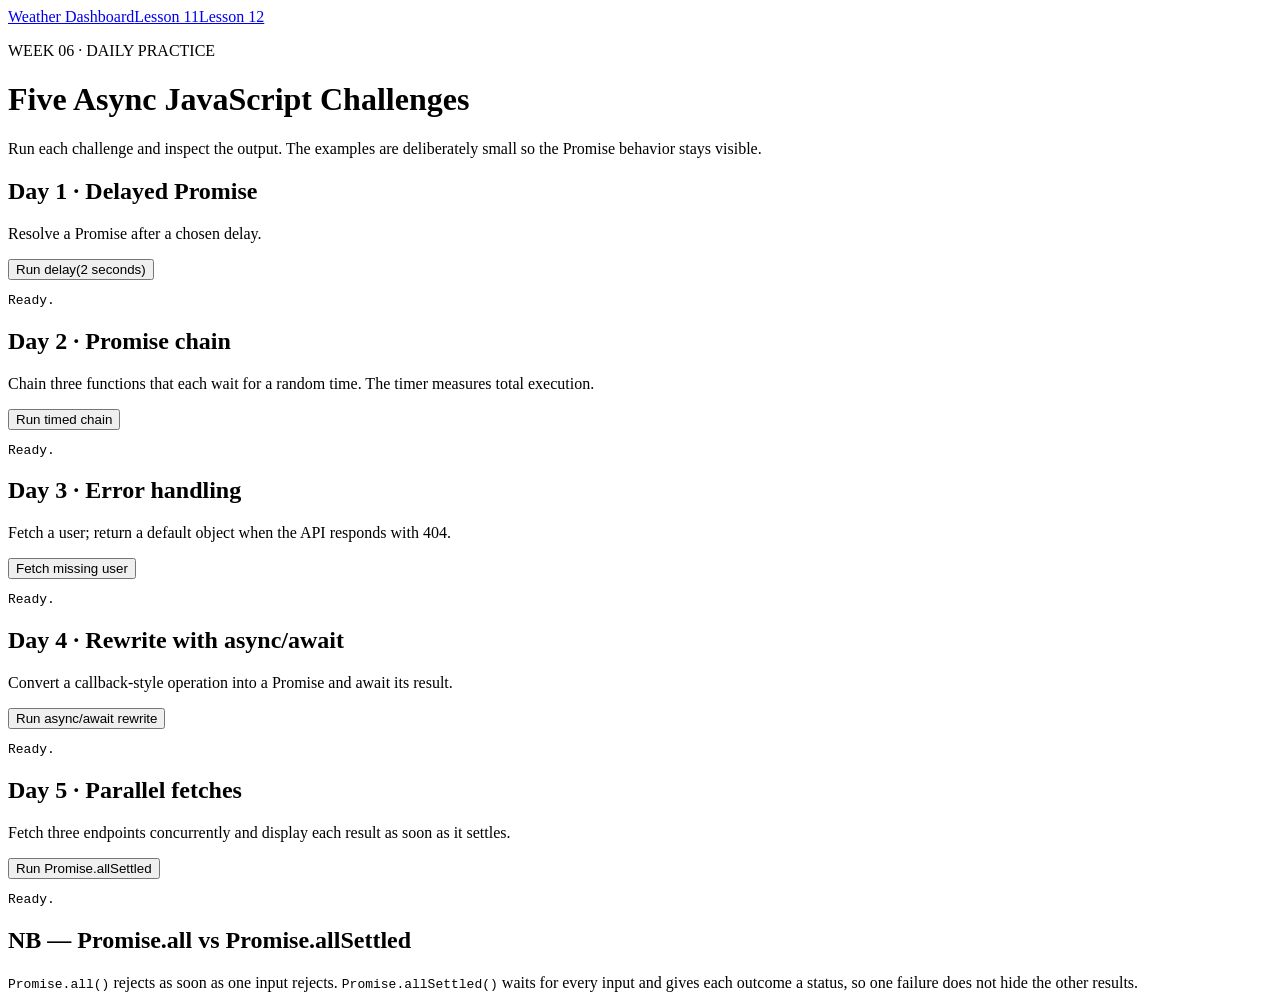
==== daily-challenges.html @ add5ec39 "Add: daily-challenges.html for Week 6 requirements" ====
<!DOCTYPE html>
<html lang="en">
<head>
    <meta charset="UTF-8">
    <meta name="viewport" content="width=device-width, initial-scale=1.0">
    <title>Week 6 | Daily Challenges</title>
    <link rel="stylesheet" href="practice.css">
    <script src="daily-challenges.js" defer></script>
</head>
<body>
<main class="page-shell">
    <nav class="top-nav"><a href="index.html">Weather Dashboard</a><a href="lesson-11.html">Lesson 11</a><a href="lesson-12.html">Lesson 12</a></nav>
    <header class="page-header"><p class="eyebrow">WEEK 06 · DAILY PRACTICE</p><h1>Five Async JavaScript Challenges</h1><p>Run each challenge and inspect the output. The examples are deliberately small so the Promise behavior stays visible.</p></header>
    <section class="panel"><h2>Day 1 · Delayed Promise</h2><p>Resolve a Promise after a chosen delay.</p><button id="day-1">Run delay(2 seconds)</button><pre class="output" id="out-1">Ready.</pre></section>
    <section class="panel"><h2>Day 2 · Promise chain</h2><p>Chain three functions that each wait for a random time. The timer measures total execution.</p><button id="day-2">Run timed chain</button><pre class="output" id="out-2">Ready.</pre></section>
    <section class="panel"><h2>Day 3 · Error handling</h2><p>Fetch a user; return a default object when the API responds with 404.</p><button id="day-3">Fetch missing user</button><pre class="output" id="out-3">Ready.</pre></section>
    <section class="panel"><h2>Day 4 · Rewrite with async/await</h2><p>Convert a callback-style operation into a Promise and await its result.</p><button id="day-4">Run async/await rewrite</button><pre class="output" id="out-4">Ready.</pre></section>
    <section class="panel"><h2>Day 5 · Parallel fetches</h2><p>Fetch three endpoints concurrently and display each result as soon as it settles.</p><button id="day-5">Run Promise.allSettled</button><pre class="output" id="out-5">Ready.</pre></section>
    <aside class="revision-note"><h2>NB — Promise.all vs Promise.allSettled</h2><p><code>Promise.all()</code> rejects as soon as one input rejects. <code>Promise.allSettled()</code> waits for every input and gives each outcome a status, so one failure does not hide the other results.</p></aside>
</main>
</body>
</html>
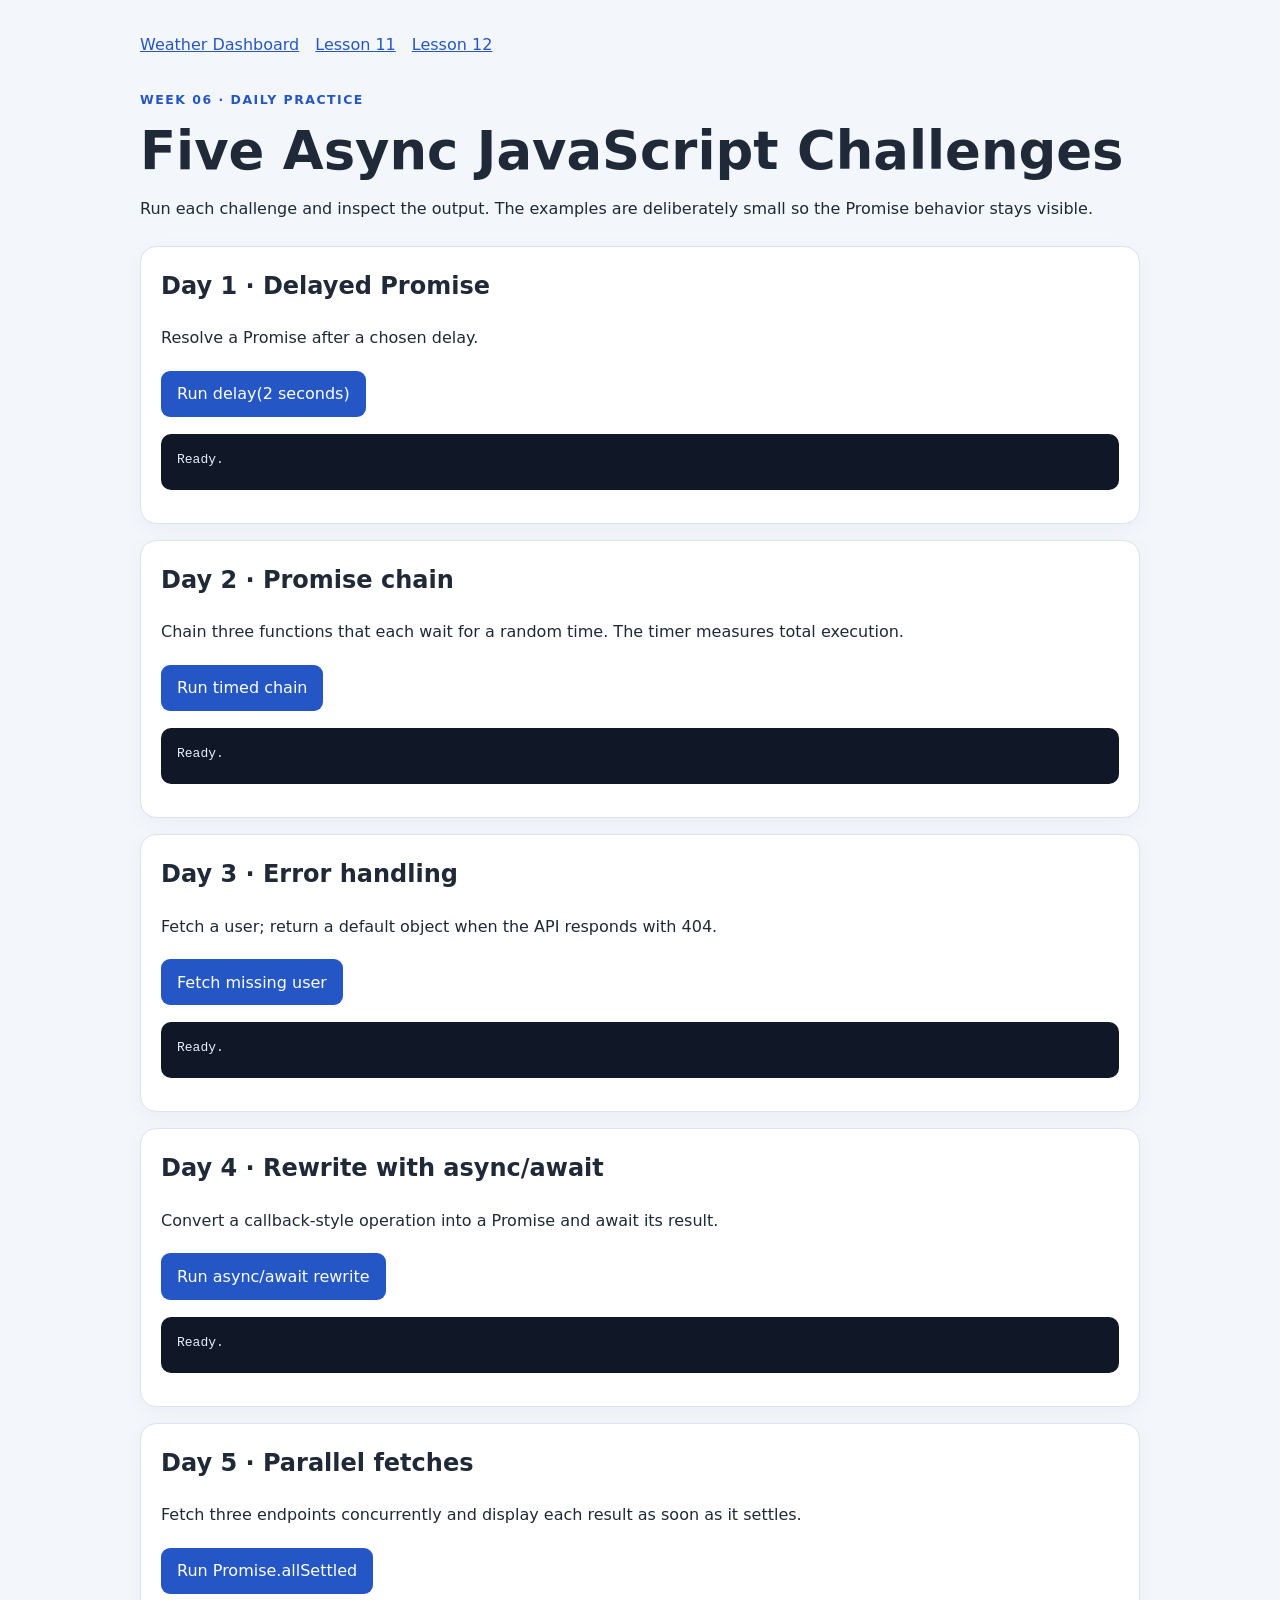
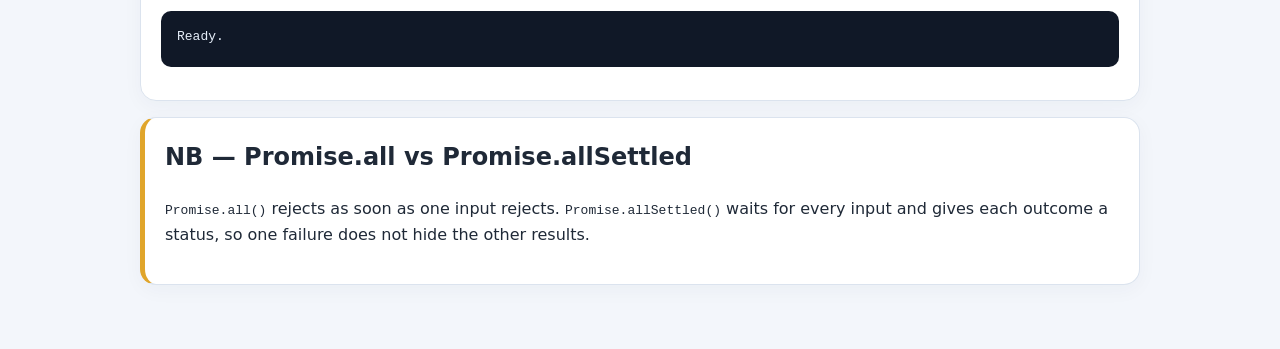
==== commit 80aad558: "Redirect old daily challenges URL to folder page" ====
--- a/daily-challenges.html
+++ b/daily-challenges.html
@@ -1,22 +1,12 @@
 <!DOCTYPE html>
 <html lang="en">
 <head>
-    <meta charset="UTF-8">
-    <meta name="viewport" content="width=device-width, initial-scale=1.0">
-    <title>Week 6 | Daily Challenges</title>
-    <link rel="stylesheet" href="practice.css">
-    <script src="daily-challenges.js" defer></script>
+  <meta charset="UTF-8">
+  <meta name="viewport" content="width=device-width, initial-scale=1.0">
+  <meta http-equiv="refresh" content="0; url=daily-challenges/index.html">
+  <title>Daily Challenges</title>
 </head>
 <body>
-<main class="page-shell">
-    <nav class="top-nav"><a href="index.html">Weather Dashboard</a><a href="lesson-11.html">Lesson 11</a><a href="lesson-12.html">Lesson 12</a></nav>
-    <header class="page-header"><p class="eyebrow">WEEK 06 · DAILY PRACTICE</p><h1>Five Async JavaScript Challenges</h1><p>Run each challenge and inspect the output. The examples are deliberately small so the Promise behavior stays visible.</p></header>
-    <section class="panel"><h2>Day 1 · Delayed Promise</h2><p>Resolve a Promise after a chosen delay.</p><button id="day-1">Run delay(2 seconds)</button><pre class="output" id="out-1">Ready.</pre></section>
-    <section class="panel"><h2>Day 2 · Promise chain</h2><p>Chain three functions that each wait for a random time. The timer measures total execution.</p><button id="day-2">Run timed chain</button><pre class="output" id="out-2">Ready.</pre></section>
-    <section class="panel"><h2>Day 3 · Error handling</h2><p>Fetch a user; return a default object when the API responds with 404.</p><button id="day-3">Fetch missing user</button><pre class="output" id="out-3">Ready.</pre></section>
-    <section class="panel"><h2>Day 4 · Rewrite with async/await</h2><p>Convert a callback-style operation into a Promise and await its result.</p><button id="day-4">Run async/await rewrite</button><pre class="output" id="out-4">Ready.</pre></section>
-    <section class="panel"><h2>Day 5 · Parallel fetches</h2><p>Fetch three endpoints concurrently and display each result as soon as it settles.</p><button id="day-5">Run Promise.allSettled</button><pre class="output" id="out-5">Ready.</pre></section>
-    <aside class="revision-note"><h2>NB — Promise.all vs Promise.allSettled</h2><p><code>Promise.all()</code> rejects as soon as one input rejects. <code>Promise.allSettled()</code> waits for every input and gives each outcome a status, so one failure does not hide the other results.</p></aside>
-</main>
+  <p>The Daily Challenges page has moved. <a href="daily-challenges/index.html">Open the five daily challenges</a>.</p>
 </body>
 </html>
